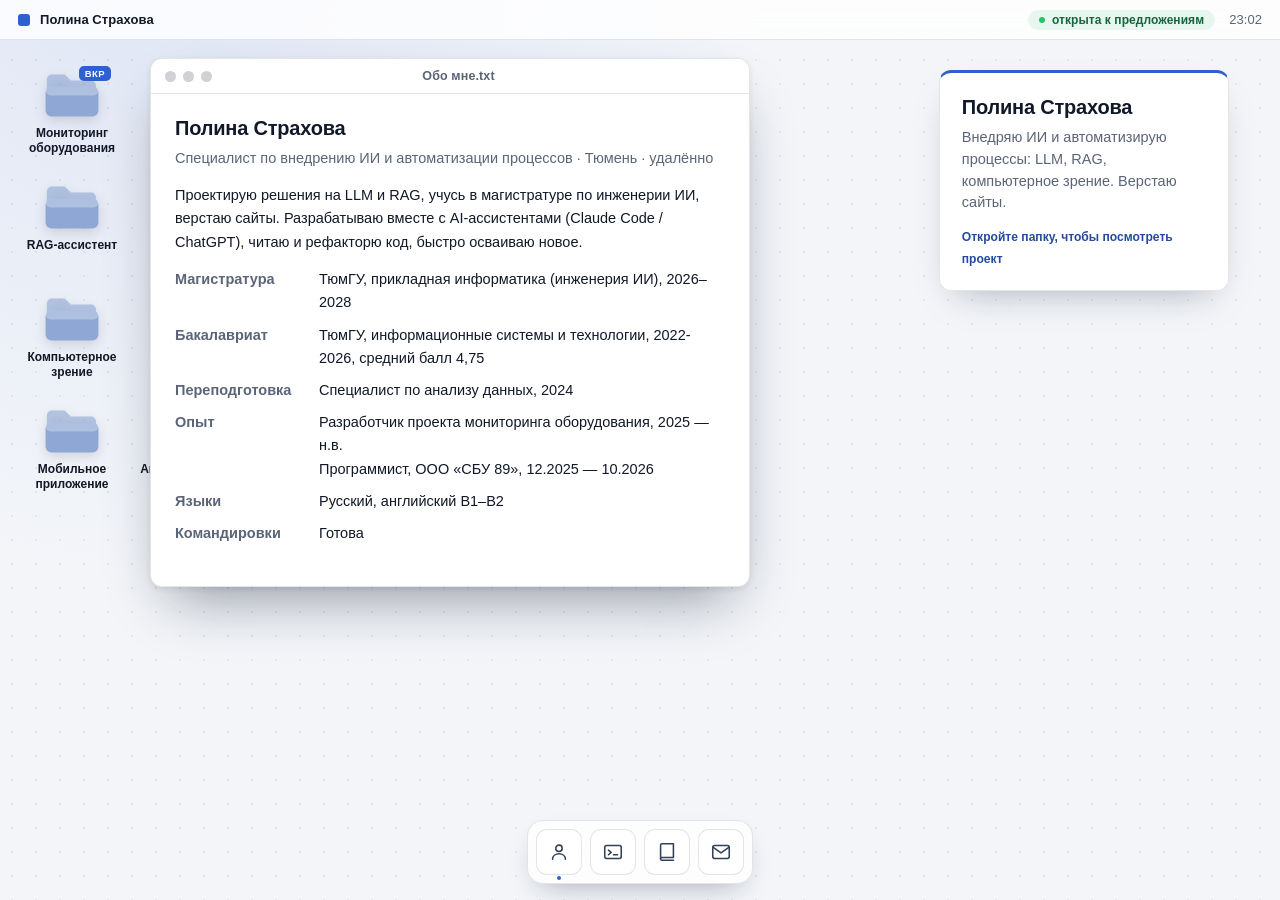
==== pro.html @ d74d4e23 "Add files via upload" ====
<!DOCTYPE html>
<html lang="ru">
<head>
<meta charset="utf-8">
<meta name="viewport" content="width=device-width, initial-scale=1">
<title>Полина Страхова — внедрение ИИ и автоматизации</title>
<meta name="description" content="Портфолио Полины Страховой: LLM и RAG, компьютерное зрение, веб-разработка, автоматизация процессов. Тюмень, удалённо.">
<meta property="og:title" content="Полина Страхова — портфолио">
<meta property="og:description" content="Внедрение ИИ и автоматизации: LLM, RAG, компьютерное зрение, веб.">
<meta property="og:type" content="website">
<link rel="icon" href="data:image/svg+xml,%3Csvg xmlns='http://www.w3.org/2000/svg' viewBox='0 0 64 64'%3E%3Ccircle cx='32' cy='32' r='30' fill='%236a5cff'/%3E%3Ccircle cx='32' cy='32' r='16' fill='%23ff5d8f'/%3E%3C/svg%3E">
<link rel="stylesheet" href="css/pro.css">
</head>
<body>


<div class="ps-root" id="psRoot">
  <svg width="0" height="0" style="position:absolute" aria-hidden="true">
    <symbol id="ps-folder" viewBox="0 0 96 80">
      <path d="M6 14a8 8 0 0 1 8-8h22l10 10h34a8 8 0 0 1 8 8v8H6z" fill="currentColor" opacity=".6"/>
      <rect x="4" y="26" width="88" height="50" rx="10" fill="currentColor"/>
      <rect x="4" y="26" width="88" height="15" rx="10" fill="#fff" opacity=".28"/>
    </symbol>
    <symbol id="ps-doc" viewBox="0 0 80 96">
      <path d="M8 10a8 8 0 0 1 8-8h32l24 24v60a8 8 0 0 1-8 8H16a8 8 0 0 1-8-8z" fill="#fff"/>
      <path d="M48 2l24 24H56a8 8 0 0 1-8-8z" fill="currentColor" opacity=".55"/>
      <rect x="18" y="44" width="44" height="5" rx="2.5" fill="currentColor"/>
      <rect x="18" y="56" width="44" height="5" rx="2.5" fill="currentColor" opacity=".6"/>
      <rect x="18" y="68" width="28" height="5" rx="2.5" fill="currentColor" opacity=".35"/>
    </symbol>
  </svg>

  <div class="ps-wall" aria-hidden="true"><i></i><i></i><i></i><i></i></div>

  <header class="ps-menubar">
    <div class="ps-brand"><b></b>Полина Страхова</div>
    <div class="ps-right">
      <span class="ps-pill">открыта к предложениям</span>
      <span id="psClock">--:--</span>
    </div>
  </header>

  <aside class="ps-note" aria-label="О себе">
    <h2>Полина Страхова</h2>
    <p>Внедряю ИИ и автоматизирую процессы: LLM, RAG, компьютерное зрение. Верстаю сайты.</p>
    <small>Откройте папку, чтобы посмотреть проект</small>
  </aside>

  <nav class="ps-desktop" aria-label="Проекты">
    <button class="ps-icon" data-open="main"><svg viewBox="0 0 96 80"><use href="#ps-folder"/></svg><span>Мониторинг оборудования</span><em class="ps-badge">ВКР</em></button>
    <button class="ps-icon" data-open="rag"><svg viewBox="0 0 96 80"><use href="#ps-folder"/></svg><span>RAG-ассистент</span></button>
    <button class="ps-icon" data-open="cv"><svg viewBox="0 0 96 80"><use href="#ps-folder"/></svg><span>Компьютерное зрение</span></button>
    <button class="ps-icon" data-open="app"><svg viewBox="0 0 96 80"><use href="#ps-folder"/></svg><span>Мобильное приложение</span></button>
    <button class="ps-icon" data-open="web"><svg viewBox="0 0 96 80"><use href="#ps-folder"/></svg><span>Веб и Tilda</span></button>
    <button class="ps-icon ps-file" data-open="about"><svg viewBox="0 0 80 96"><use href="#ps-doc"/></svg><span>Обо мне.txt</span></button>
    <button class="ps-icon ps-file" data-open="contacts"><svg viewBox="0 0 80 96"><use href="#ps-doc"/></svg><span>Контакты</span></button>
    <button class="ps-icon" data-open="auto"><svg viewBox="0 0 96 80"><use href="#ps-folder"/></svg><span>Автоматизация</span></button>
  </nav>

  <div class="ps-windows" id="psWindows"></div>

  <div class="ps-dock" role="toolbar" aria-label="Док">
    <button data-open="about" data-tip="Обо мне" aria-label="Обо мне"></button>
    <button data-open="skills" data-tip="Навыки" aria-label="Навыки"></button>
    <button data-open="pubs" data-tip="Публикации" aria-label="Публикации"></button>
    <button data-open="contacts" data-tip="Связаться" aria-label="Связаться"></button>
  </div>

  <div class="ps-lb" id="psLb" aria-hidden="true"><button type="button" aria-label="Закрыть">×</button><div id="psLbBox"></div></div>

  <template id="ps-t-main" data-title="Мониторинг оборудования" data-w="700">
    <h3>Система мониторинга оборудования</h3>
    <p class="ps-lead">Корпоративная система для заказчика ООО "Компания Дизель". Началась как выпускная работа, сейчас развивается как рабочий проект для реального заказчика.</p>
    <p>Система опрашивает промышленные контроллеры, замечает отклонения и сразу сообщает людям. Всё, от сбора требований до документации, я делаю сама.</p>
    <h4>Как это устроено</h4>
    <div class="ps-flow">
      <span>Контроллеры</span><em>→</em><span>Сбор данных по IP</span><em>→</em><span>Своя БД</span><em>→</em><span class="hot">Фильтры и пороги</span><em>→</em><span>Telegram</span><em>·</em><span>Яндекс Мессенджер</span><em>·</em><span>Веб-кабинет</span>
    </div>
    <h4>Как выглядит интерфейс</h4>
    <div class="ps-shots"></div>
    <h4>Что сделано</h4>
    <ul>
      <li>Собрала требования, спроектировала архитектуру, разработала систему full-stack</li>
      <li>Сбор данных с контроллеров по IP, запись в собственную базу данных</li>
      <li>Фильтрация показаний и уведомления по порогам в Telegram, Яндекс Мессенджер и на веб-платформу</li>
      <li>Веб-кабинет: роли (администратор и обычный пользователь), графики, фильтры, выгрузка отчётов в Excel и Word</li>
      <li>LLM-ассистент по базе знаний компании (RAG) для консультаций сотрудников</li>
      <li>Техническая документация</li>
    </ul>
    <h4>Что делаю сейчас</h4>
    <ul>
      <li>Превращаю решение в универсальное: цель — 1000+ установок, у каждой своя конфигурация регистров и свои пороги</li>
      <li>Перерабатываю схему данных и перехожу на PostgreSQL, пишу загрузку файлов конфигураций</li>
      <li>Готовлю предиктивную аналитику: прогноз неисправностей и времени до техобслуживания</li>
    </ul>
    <div class="ps-tags">
      <span class="ps-tag hot">LLM</span><span class="ps-tag hot">RAG</span><span class="ps-tag">Python</span><span class="ps-tag">Modbus</span>
      <span class="ps-tag">PostgreSQL</span><span class="ps-tag">Telegram API</span><span class="ps-tag">Яндекс Мессенджер API</span><span class="ps-tag">Excel / Word-экспорт</span>
    </div>
  </template>

  <template id="ps-t-rag" data-title="RAG-ассистент" data-w="600">
    <h3>Умный поиск по документам</h3>
    <p class="ps-lead">Вопросно-ответная система на LLM и RAG. Результат: выступление на конференции и статья в Proceedings of SPIE.</p>
    <p>В отличие от обычного чат-бота, модель не выдумывает ответы, а находит точные фрагменты в базе знаний, ведёт контекстный диалог и настраивается под компанию.</p>
    <div class="ps-shots"></div>
    <h4>Что я сделала</h4>
    <ul>
      <li>Спроектировала пайплайн индексации документов</li>
      <li>Подключила эмбеддинги Hugging Face для смыслового поиска</li>
      <li>Настроила LlamaIndex для оркестрации запросов к LLM</li>
      <li>Использовала ChromaDB как векторное хранилище, сделала агента с промптами</li>
    </ul>
    <div class="ps-tags"><span class="ps-tag hot">LLM</span><span class="ps-tag hot">RAG</span><span class="ps-tag">Python</span><span class="ps-tag">LlamaIndex</span><span class="ps-tag">ChromaDB</span><span class="ps-tag">HuggingFace</span></div>
    <div class="ps-btns"><a class="ps-btn" href="http://dx.doi.org/10.1117/12.3109759" target="_blank" rel="noopener">Статья в SPIE</a></div>
  </template>

  <template id="ps-t-cv" data-title="Компьютерное зрение" data-w="600">
    <h3>Своя модель детекции на YOLO</h3>
    <p class="ps-lead">Командный проект: от разметки данных до онлайн-подсчёта объектов. Статья в РИНЦ и диплом I степени научной конференции (2025).</p>
    <div class="ps-shots"></div>
    <h4>Что сделано</h4>
    <ul>
      <li>Вручную собрали датасеты: более 1000 изображений, разметка и анализ</li>
      <li>Обучили модели для детекции, классификации и сегментации</li>
      <li>Оценили качество по метрикам mAP, IoU и другим</li>
      <li>Разработали фильтрацию и автоматический подсчёт объектов в режиме онлайн</li>
    </ul>
    <div class="ps-tags"><span class="ps-tag hot">Computer Vision</span><span class="ps-tag">YOLOv5 / v8</span><span class="ps-tag">PyTorch</span><span class="ps-tag">OpenCV</span><span class="ps-tag">Python</span></div>
    <div class="ps-btns"><a class="ps-btn" href="https://www.elibrary.ru/item.asp?id=82747602&pff=1" target="_blank" rel="noopener">Научная статья</a></div>
  </template>

  <template id="ps-t-app" data-title="Мобильное приложение" data-w="580">
    <h3>Приложение для изучения английских слов</h3>
    <p class="ps-lead">Командная разработка Android-приложения: трекер привычек и заучивание слов. MVP.</p>
    <div class="ps-shots"></div>
    <h4>Мой вклад</h4>
    <ul>
      <li>Реализовала интерфейс по макетам Figma, вёрстка экранов и навигация</li>
      <li>Работа с сетевыми запросами и локальным хранилищем</li>
      <li>Кликабельный прототип и собственный дизайн экранов</li>
    </ul>
    <div class="ps-tags"><span class="ps-tag">Kotlin</span><span class="ps-tag">Android Studio</span><span class="ps-tag">Room Database</span><span class="ps-tag">Figma</span></div>
    <div class="ps-btns"><a class="ps-btn" href="https://github.com/ps-strakhova/EnglishLearningApp" target="_blank" rel="noopener">Код на GitHub</a></div>
  </template>

  <template id="ps-t-web" data-title="Веб и Tilda" data-w="600">
    <h3>Сайты: от вёрстки до бэкенда</h3>
    <p class="ps-lead">Адаптивная вёрстка по макетам, Tilda с Zero Block и собственным кодом, REST API и базы данных.</p>
    <h4>Коммерческий проект</h4>
    <p><b>StandupPoint.ru</b> (октябрь 2025): подбор стиля под бренд, анимации и интерактивные блоки в Zero Block и на JS, адаптация под мобильные, запуск.</p>
    <div class="ps-btns" style="margin:0 0 6px"><a class="ps-btn" href="https://standuppoint.ru/" target="_blank" rel="noopener">Открыть сайт</a></div>
    <h4>Что ещё умею</h4>
    <ul>
      <li>Вёрстка из Figma на HTML, CSS и чистом JavaScript</li>
      <li>REST API на Laravel, проектирование БД в MySQL, тестирование в Postman</li>
      <li>Веб-платформа мониторинга с ролями, графиками и выгрузкой отчётов (проект на github без публичного доступа)</li>
    </ul>
    <p class="ps-nda"> Данная страница портфолио - также мой личный проект</p>
    <div class="ps-tags"><span class="ps-tag">Tilda</span><span class="ps-tag">HTML / CSS / JS</span><span class="ps-tag">Laravel</span><span class="ps-tag">FastAPI</span><span class="ps-tag">MySQL</span><span class="ps-tag">Figma</span></div>
    </template>
  
    <template id="ps-t-auto" data-title="Автоматизация процессов" data-w="640">
    <h3>Автоматизация рутины</h3>
    <p class="ps-lead">Беру повторяющиеся задачи, которые съедают время, и превращаю их в автоматический процесс: данные собираются сами, отчёты строятся по кнопке, уведомления приходят вовремя.</p>
  
    <h4>Как я работаю</h4>
    <div class="ps-flow">
      <span>Разобрать задачу</span><em>→</em><span>Нарисовать схему</span><em>→</em><span class="hot">Собрать автоматизацию</span><em>→</em><span>Проверить на реальных данных</span><em>→</em><span>Описать инструкцию</span>
    </div>
  
    <h4>Что уже делала</h4>
    <dl class="ps-kv">
      <dt>Уведомления</dt><dd>Система читает показания оборудования и сама пишет в Telegram и Яндекс Мессенджер, когда значение выходит за порог</dd>
      <dt>Отчёты</dt><dd>Выгрузка данных в Excel и Word одной кнопкой в веб-кабинете, с фильтрами и графиками</dd>
      <dt>База знаний</dt><dd>Ассистент отвечает сотрудникам по документации компании (LLM и RAG)</dd>
    </dl>
  
    <h4>С чем могу помочь</h4>
    <dl class="ps-kv">
      <dt>Заявки с сайта</dt><dd>Форма на Tilda → сообщение в Telegram и строка в таблице, чтобы заявки не терялись</dd>
      <dt>Сбор данных</dt><dd>Объединить разрозненные Excel-файлы и выгрузки в одну аккуратную таблицу или базу (Python, SQL)</dd>
      <dt>Регулярные отчёты</dt><dd>Скрипт собирает цифры по расписанию и присылает отчёт на почту или в мессенджер</dd>
      <dt>Частые вопросы</dt><dd>Бот или ассистент по инструкциям и регламентам команды</dd>
      <dt>Порядок в знаниях</dt><dd>База знаний, шаблоны и регламенты в Notion, схемы процессов в Miro</dd>
    </dl>
  
    <div class="ps-tags">
      <span class="ps-tag hot">Автоматизация</span><span class="ps-tag">Python</span><span class="ps-tag">Telegram API</span><span class="ps-tag">Excel / Word</span>
      <span class="ps-tag">Tilda</span><span class="ps-tag">Notion</span><span class="ps-tag">Miro</span><span class="ps-tag">ChatGPT</span><span class="ps-tag">Claude Code</span>
    </div>
  </template>


  <template id="ps-t-about" data-title="Обо мне.txt" data-w="600">
    <figure class="ps-shot ps-avatar" data-src="" data-cap="Фото" data-avatar="1"></figure>
    <h3>Полина Страхова</h3>
    <p class="ps-lead">Специалист по внедрению ИИ и автоматизации процессов · Тюмень · удалённо </p>
    <p>Проектирую решения на LLM и RAG, учусь в магистратуре по инженерии ИИ, верстаю сайты. Разрабатываю вместе с AI-ассистентами (Claude Code /  ChatGPT), читаю и рефакторю код, быстро осваиваю новое.</p>
    <dl class="ps-kv">
      <dt>Магистратура</dt><dd>ТюмГУ, прикладная информатика (инженерия ИИ), 2026–2028</dd>
      <dt>Бакалавриат</dt><dd>ТюмГУ, информационные системы и технологии, 2022-2026, средний балл 4,75</dd>
      <dt>Переподготовка</dt><dd>Специалист по анализу данных, 2024</dd>
      <dt>Опыт</dt><dd>Разработчик проекта мониторинга оборудования, 2025 — н.в.<br>Программист, ООО «СБУ 89», 12.2025 — 10.2026</dd>
      <dt>Языки</dt><dd>Русский, английский B1–B2</dd>
      <dt>Командировки</dt><dd>Готова</dd>
    </dl>
  </template>

  <template id="ps-t-skills" data-title="Terminal — навыки" data-w="620" data-class="ps-termwin">
    <div class="ps-term">
      <p class="ps-tl"><b>$</b> whoami</p>
      <p class="ps-tl">Полина Страхова · внедрение ИИ и автоматизации</p>
      <p class="ps-tl"><b>$</b> skills --list</p>
      <p class="ps-tl"><u>AI и LLM</u>LLM · RAG · LlamaIndex · ChromaDB · эмбеддинги · промпт-инжиниринг · AI-агенты</p>
      <p class="ps-tl"><u>Данные и ML</u>Python · SQL · PostgreSQL · SQLite · YOLO · PyTorch · OpenCV</p>
      <p class="ps-tl"><u>Веб</u>HTML · CSS · JS · Tilda · Laravel · FastAPI · MySQL · REST API · Figma</p>
      <p class="ps-tl"><u>Инструменты</u>Claude Code · ChatGPT · DeepSeek · Kimi · Notion · Miro · Git</p>
      <p class="ps-tl"><b>$</b> status</p>
      <p class="ps-tl ok">● открыта к предложениям · удалённо / гибрид · командировки ок</p>
      <p class="ps-tl"><b>$</b> <span class="cur"></span></p>
    </div>
  </template>

  <template id="ps-t-pubs" data-title="Публикации и награды" data-w="560">
    <h3>Публикации и награды</h3>
    <h4>Статьи</h4>
    <ul>
      <li><b>Proceedings of SPIE</b>: интеллектуальная Q&amp;A-система по корпоративной документации на LLM и RAG, собственная база знаний, эмбеддинги, агент с промптами. <a href="http://dx.doi.org/10.1117/12.3109759" target="_blank" rel="noopener">DOI</a></li>
      <li><b>РИНЦ</b>: компьютерное зрение и обнаружение объектов с YOLO, кастомная модель командой. <a href="https://www.elibrary.ru/item.asp?id=82747602&pff=1" target="_blank" rel="noopener">elibrary.ru</a></li>
    </ul>
    <h4>Награды и обучение</h4>
    <ul>
      <li>Диплом I степени научной конференции, проект по компьютерному зрению, 2025</li>
      <li>Профессиональная переподготовка «Специалист по анализу данных», 432 ч, ТюмГУ, 2024</li>
      <li>Повышение квалификации «Дизайн сайтов и мультимедийных лонгридов», 50 ч, ТюмГУ, 2023</li>
    </ul>
    <div class="ps-shots">
      <figure class="ps-shot" data-src="" data-cap="Диплом конференции"></figure>
    </div>
  </template>

  <template id="ps-t-contacts" data-title="Контакты" data-w="460">
    <h3>Давайте общаться</h3>
    <p class="ps-lead">Отвечаю быстро. Лучше всего в Telegram.</p>
    <dl class="ps-kv">
      <dt>Telegram</dt><dd><a href="https://t.me/ps_strakhova" target="_blank" rel="noopener">@ps_strakhova</a></dd>
      <dt>Почта</dt><dd><a href="mailto:pstrakhova@gmail.com">pstrakhova@gmail.com</a></dd>
      <dt>Телефон</dt><dd><a href="https://wa.me/79222636346" target="_blank" rel="noopener">+7 922 263-63-46</a></dd>
      <dt>GitHub</dt><dd><a href="https://github.com/ps-strakhova" target="_blank" rel="noopener">ps-strakhova</a></dd>
      <dt>Город</dt><dd>Тюмень · удалённо, гибрид, командировки</dd>
    </dl>
    <div class="ps-btns"><a class="ps-btn" href="https://t.me/ps_strakhova" target="_blank" rel="noopener">Написать в Telegram</a><a class="ps-btn alt" href="mailto:pstrakhova@gmail.com">Написать на почту</a></div>
  </template>
</div>

<script>
(function(){
  /* ============ НАСТРОЙКИ ============ */
  var PS_CONFIG={
    showEmpty:false,           // true: показать пустые рамки-заглушки, чтобы увидеть, где будут фото

    /* ФОТО, СКРИНШОТЫ И ВИДЕО 
      файлы в папке assets/. Ключ = окно, в котором показать:
       main (мониторинг), rag, cv, app, web, auto, pubs.
       Поля элемента:
         src:'assets/main/кабинет.jpg'     картинка или скриншот
         video:'assets/video/ролик.mp4'    видеофайл (превью берётся из первого кадра)
         youtube:'ID_ролика'               ролик на YouTube (только ID из ссылки)
         src вместе с video/youtube        своя обложка для видео
         cap:'Подпись'                     подпись под превью
         phone:true                        вертикальный кадр (для роликов и экранов телефона)
       Пустой список [] = в окне только текст. */
    photo:'',                  // фото для окна «Обо мне», 'assets/photo/me.jpg'
    media:{
      main:[
        {src:'assets/main/Main1.jpg', cap:'Веб-кабинет'},
        {src:'assets/main/ShemaLLM.png', cap:'Архитектура проекта'},
        {src:'assets/main/Main2.jpg', cap:'Уведомления Веб-кабинет'},
        {src:'assets/main/Main3.jpg', cap:'Уведомления Яндекс Мессенджер'},
      ],
      rag:[
        {src:'assets/rag/LLM.png', cap:'Архитектура системы'},
        {src:'assets/rag/LLMAI.png', cap:'Интерфейс системы'},
        {src:'assets/rag/SystemLLm.png', cap:'Схема агента'},
      ],
      cv:[
        {src:'assets/cv/CV1.png', cap:'Детекция и подсчёт'},
        {youtube:'Q2gAJn_pdGg', cap:'Видео: подсчёт объектов', phone:true},
      ],
      app:[
        {src:'assets/app/App1.png', cap:'Главный экран', phone:true},
        {src:'assets/app/App2.png', cap:'Карточки слов', phone:true},
        {src:'assets/app/App3.png', cap:'Прогресс', phone:true},
      ],
      web:[
        // {src:'assets/web/standuppoint.jpg', cap:'StandupPoint.ru'},
      ],
      pubs:[
        // {src:'assets/pubs/diploma.jpg', cap:'Диплом конференции'},
      ]
    },
  };
  /* ==================================================== */

  var root=document.getElementById('psRoot'); if(!root)return;
  var layer=document.getElementById('psWindows');
  var wins={}, z=20;
  var reduce=window.matchMedia&&matchMedia('(prefers-reduced-motion:reduce)').matches;

  /* ---- часы ---- */
  function clock(){
    var d=new Date(), h=('0'+d.getHours()).slice(-2), m=('0'+d.getMinutes()).slice(-2);
    var el=document.getElementById('psClock'); if(el) el.textContent=h+':'+m;
  }
  clock(); setInterval(clock,20000);

  /* ---- окна ---- */
  function mark(id,on){
    root.querySelectorAll('.ps-dock [data-open="'+id+'"]').forEach(function(b){b.classList.toggle('on',on)});
  }
  function focusWin(w){ w.style.zIndex=++z; }

  function typeTerm(body){
    var lines=body.querySelectorAll('.ps-tl'), i=0;
    if(reduce){lines.forEach(function(l){l.classList.add('on')});return;}
    (function next(){ if(i>=lines.length)return; lines[i++].classList.add('on'); setTimeout(next,i%3===0?380:240); })();
  }

  /* ---- фото, скриншоты, видео ---- */
  var lb=document.getElementById('psLb'), lbBox=document.getElementById('psLbBox');
  function closeLb(){ lb.classList.remove('on'); lbBox.innerHTML=''; }
  lb.addEventListener('click',function(e){ if(e.target===lb||e.target.tagName==='BUTTON') closeLb(); });
  function openLb(src,video,phone){
    lbBox.innerHTML='';
    var el, link=null;
    if(video){
      if(isFile(video)){ el=document.createElement('video'); el.src=video; el.controls=true; el.autoplay=true; el.playsInline=true; }
      else {
        el=document.createElement('iframe'); el.src=video; el.allowFullscreen=true;
        el.setAttribute('referrerpolicy','strict-origin-when-cross-origin');
        el.setAttribute('allow','autoplay; fullscreen; encrypted-media');
        if(phone){ el.style.width='auto'; el.style.height='min(86vh,780px)'; el.style.aspectRatio='9/16'; }
        var m=video.match(/youtube\.com\/embed\/([\w-]+)/);
        if(m){ link=document.createElement('a'); link.className='ps-lb-link'; link.href='https://www.youtube.com/watch?v='+m[1]; link.target='_blank'; link.rel='noopener'; link.textContent='Не открывается? Смотреть на YouTube ↗'; }
      }
    } else { el=document.createElement('img'); el.src=src; el.alt=''; }
    lbBox.appendChild(el); if(link) lbBox.appendChild(link); lb.classList.add('on');
  }
  function isFile(u){ return /\.(mp4|webm|mov)(\?|#|$)/i.test(u||''); }
  function buildMedia(body,id){
    if(id==='about'&&PS_CONFIG.photo){
      var av=body.querySelector('.ps-avatar'); if(av) av.setAttribute('data-src',PS_CONFIG.photo);
    }
    var items=(PS_CONFIG.media||{})[id]; if(!items||!items.length)return;
    var box=body.querySelector('.ps-shots');
    if(!box){
      box=document.createElement('div'); box.className='ps-shots';
      var lead=body.querySelector('.ps-lead'); if(lead) lead.after(box); else body.prepend(box);
    }
    box.innerHTML='';
    items.forEach(function(it){
      var f=document.createElement('figure'); f.className='ps-shot'+(it.phone?' phone':'');
      var vid=it.video||(it.youtube?'https://www.youtube.com/embed/'+it.youtube+'?autoplay=1&rel=0':'');
      var src=it.src||(it.youtube?'https://img.youtube.com/vi/'+it.youtube+'/maxresdefault.jpg':'');
      if(!it.src&&it.youtube) f.setAttribute('data-yt','1');
      f.setAttribute('data-src',src); f.setAttribute('data-video',vid); f.setAttribute('data-cap',it.cap||'');
      box.appendChild(f);
    });
  }
  function initShots(body){
    body.querySelectorAll('figure.ps-shot').forEach(function(f){
      var src=f.getAttribute('data-src'), vid=f.getAttribute('data-video'), cap=f.getAttribute('data-cap')||'';
      if(!src&&!vid){
        if(!PS_CONFIG.showEmpty){ f.remove(); return; }
        f.classList.add('empty'); f.textContent=cap?(cap):''; return;
      }
      if(src){ var img=document.createElement('img'); img.alt=cap; img.loading='lazy';
        if(f.hasAttribute('data-yt')){
          var toHq=function(){ if(/maxresdefault/.test(img.src)) img.src=img.src.replace('maxresdefault','hqdefault'); };
          img.onerror=toHq; img.onload=function(){ if(img.naturalWidth<=160) toHq(); };
          if(f.classList.contains('phone')){ img.style.aspectRatio='9/16'; img.style.objectFit='cover'; }
        } else {
          img.onerror=function(){
            if(img.dataset.tried) return; img.dataset.tried='1';
            img.src=img.src.replace(/\.(png|jpe?g)(\?.*)?$/i,function(m,e,q){ return (/png/i.test(e)?'.jpg':'.png')+(q||''); });
          };
        }
        img.src=src; f.appendChild(img); }
      else if(isFile(vid)){ var v=document.createElement('video'); v.src=vid+'#t=0.5'; v.preload='metadata'; v.muted=true; v.playsInline=true; f.appendChild(v); }
      else { f.classList.add('empty'); f.textContent='▶ '+cap; }
      if(vid) f.classList.add('vid');
      if(cap&&!f.hasAttribute('data-avatar')){ var c=document.createElement('figcaption'); c.textContent=cap; f.appendChild(c); }
      f.addEventListener('click',function(){ var shown=f.querySelector('img'); openLb((shown&&shown.src)||src,vid,f.classList.contains('phone')); });
    });
  }

  function openWin(id){
    if(wins[id]){ focusWin(wins[id]); return; }
    var tpl=document.getElementById('ps-t-'+id); if(!tpl)return;
    var title=tpl.getAttribute('data-title'), width=+tpl.getAttribute('data-w')||540, cls=tpl.getAttribute('data-class')||'';
    var w=document.createElement('section');
    w.className='ps-win '+cls; w.setAttribute('role','dialog'); w.setAttribute('aria-label',title);
    w.innerHTML='<div class="ps-bar"><span class="ps-dots"><button type="button" aria-label="Закрыть"></button><i></i><i></i></span><span class="ps-ttl"></span></div><div class="ps-body"></div>';
    w.querySelector('.ps-ttl').textContent=title;
    var body=w.querySelector('.ps-body'); body.appendChild(tpl.content.cloneNode(true));
    buildMedia(body,id);
    initShots(body);

    var n=Object.keys(wins).length, rw=root.clientWidth;
    width=Math.min(width,rw-16);
    var topPx=window.innerWidth<=720?46:58+n*26;
    w.style.width=width+'px';
    w.style.left=Math.max(8,Math.min(rw-width-8, 150+n*30))+'px';
    w.style.top=topPx+'px';
    w.style.maxHeight=Math.max(240,root.clientHeight-topPx-100)+'px';
    layer.appendChild(w); focusWin(w); wins[id]=w; mark(id,true);

    w.addEventListener('pointerdown',function(){focusWin(w)});
    w.querySelector('.ps-dots button').addEventListener('click',function(){ w.remove(); delete wins[id]; mark(id,false); });

    var bar=w.querySelector('.ps-bar'), sx,sy,ox,oy,drag=false;
    bar.addEventListener('pointerdown',function(e){
      if(e.target.closest('button')||window.innerWidth<=720)return;
      drag=true; sx=e.clientX; sy=e.clientY; ox=w.offsetLeft; oy=w.offsetTop; bar.setPointerCapture(e.pointerId);
    });
    bar.addEventListener('pointermove',function(e){
      if(!drag)return;
      var nx=ox+e.clientX-sx, ny=oy+e.clientY-sy;
      w.style.left=Math.max(-width+90,Math.min(root.clientWidth-90,nx))+'px';
      w.style.top=Math.max(40,Math.min(root.clientHeight-80,ny))+'px';
    });
    function end(){drag=false}
    bar.addEventListener('pointerup',end); bar.addEventListener('pointercancel',end);

    if(id==='skills') typeTerm(body);
  }

  root.addEventListener('click',function(e){
    var t=e.target.closest('[data-open]'); if(t) openWin(t.getAttribute('data-open'));
  });
  document.addEventListener('keydown',function(e){
    if(e.key!=='Escape')return;
    if(lb.classList.contains('on')){ closeLb(); return; }
    var top=null,tz=-1; Object.keys(wins).forEach(function(k){var v=+wins[k].style.zIndex||0; if(v>tz){tz=v;top=k}});
    if(top){ wins[top].remove(); delete wins[top]; mark(top,false); }
  });

  if(window.innerWidth>=900) setTimeout(function(){openWin('about')},500);
})();
</script>
</body>
</html>
---- css/pro.css ----
/* Портфолио Полины Страховой: стили (деловая версия).
   Цвета: блок .ps-root (светлая схема) и @media (prefers-color-scheme: dark) (тёмная).
   Схема выбирается автоматически по настройке системы посетителя. */
html,body{margin:0;background:#f3f5f9}
@media (prefers-color-scheme:dark){html,body{background:#0d1320}}

/* ---------- цвета ---------- */
.ps-root{
  --ink:#111827;--mute:#5b6577;--accent:#2f5fd0;--accent-soft:rgba(47,95,208,.1);--accent-ink:#244a9e;
  --bg:#f3f5f9;--card:#ffffff;--chip:#f3f5f9;--line:rgba(17,24,39,.11);--tile:#fff;
  --bar:rgba(255,255,255,.82);--dock:rgba(255,255,255,.82);--dot:rgba(17,24,39,.07);--ctl:rgba(17,24,39,.2);
  --btn-bg:#111827;--btn-ink:#fff;--pill-bg:#e7f6ee;--pill-ink:#14663d;--shadow:15,23,42;
  --folder:#8ea7d4;--file-ink:#64748b;--ic:#334155;
  --coral:var(--accent);--violet:var(--accent);--nda-bg:var(--accent-soft);--nda-ink:var(--accent-ink);
  --ic-about:url("data:image/svg+xml,%3Csvg xmlns='http://www.w3.org/2000/svg' viewBox='0 0 24 24' fill='none' stroke='%23334155' stroke-width='1.7' stroke-linecap='round' stroke-linejoin='round'%3E%3Ccircle cx='12' cy='8' r='3.5'/%3E%3Cpath d='M5 20c0-3.6 3.1-6 7-6s7 2.4 7 6'/%3E%3C/svg%3E");
  --ic-skills:url("data:image/svg+xml,%3Csvg xmlns='http://www.w3.org/2000/svg' viewBox='0 0 24 24' fill='none' stroke='%23334155' stroke-width='1.7' stroke-linecap='round' stroke-linejoin='round'%3E%3Crect x='3' y='5' width='18' height='14' rx='2'/%3E%3Cpath d='M7 10l3 2.5L7 15M12.5 15H17'/%3E%3C/svg%3E");
  --ic-pubs:url("data:image/svg+xml,%3Csvg xmlns='http://www.w3.org/2000/svg' viewBox='0 0 24 24' fill='none' stroke='%23334155' stroke-width='1.7' stroke-linecap='round' stroke-linejoin='round'%3E%3Cpath d='M5 4.5A1.5 1.5 0 0 1 6.5 3H19v15H6.5A1.5 1.5 0 0 0 5 19.5z'/%3E%3Cpath d='M5 19.5A1.5 1.5 0 0 0 6.5 21H19'/%3E%3C/svg%3E");
  --ic-contacts:url("data:image/svg+xml,%3Csvg xmlns='http://www.w3.org/2000/svg' viewBox='0 0 24 24' fill='none' stroke='%23334155' stroke-width='1.7' stroke-linecap='round' stroke-linejoin='round'%3E%3Crect x='3' y='5' width='18' height='14' rx='2'/%3E%3Cpath d='M3.5 7l8.5 6 8.5-6'/%3E%3C/svg%3E");
  position:relative;width:100%;height:100vh;height:100svh;min-height:600px;overflow:hidden;
  font-family:-apple-system,BlinkMacSystemFont,"Segoe UI",Roboto,"Helvetica Neue",Arial,sans-serif;color:var(--ink);
  background-color:var(--bg);
  background-image:radial-gradient(circle at 12% -5%,var(--accent-soft),transparent 42%),radial-gradient(var(--dot) 1px,transparent 1px);
  background-size:auto,24px 24px;
  -webkit-font-smoothing:antialiased;box-sizing:border-box}
@media (prefers-color-scheme:dark){
  .ps-root{--ink:#e8edf6;--mute:#98a3b6;--accent:#7ea2ff;--accent-soft:rgba(126,162,255,.14);--accent-ink:#b5c8ff;
    --bg:#0d1320;--card:#141c2c;--chip:rgba(255,255,255,.06);--line:rgba(255,255,255,.11);--tile:#1a2438;
    --bar:rgba(13,19,32,.82);--dock:rgba(13,19,32,.82);--dot:rgba(255,255,255,.05);--ctl:rgba(255,255,255,.22);
    --btn-bg:#e8edf6;--btn-ink:#0d1320;--pill-bg:rgba(38,196,106,.16);--pill-ink:#7dffb0;--shadow:0,0,0;
    --folder:#5f7fb8;--file-ink:#a9b6cc;--ic:#cbd5e1;
    --ic-about:url("data:image/svg+xml,%3Csvg xmlns='http://www.w3.org/2000/svg' viewBox='0 0 24 24' fill='none' stroke='%23cbd5e1' stroke-width='1.7' stroke-linecap='round' stroke-linejoin='round'%3E%3Ccircle cx='12' cy='8' r='3.5'/%3E%3Cpath d='M5 20c0-3.6 3.1-6 7-6s7 2.4 7 6'/%3E%3C/svg%3E");
    --ic-skills:url("data:image/svg+xml,%3Csvg xmlns='http://www.w3.org/2000/svg' viewBox='0 0 24 24' fill='none' stroke='%23cbd5e1' stroke-width='1.7' stroke-linecap='round' stroke-linejoin='round'%3E%3Crect x='3' y='5' width='18' height='14' rx='2'/%3E%3Cpath d='M7 10l3 2.5L7 15M12.5 15H17'/%3E%3C/svg%3E");
    --ic-pubs:url("data:image/svg+xml,%3Csvg xmlns='http://www.w3.org/2000/svg' viewBox='0 0 24 24' fill='none' stroke='%23cbd5e1' stroke-width='1.7' stroke-linecap='round' stroke-linejoin='round'%3E%3Cpath d='M5 4.5A1.5 1.5 0 0 1 6.5 3H19v15H6.5A1.5 1.5 0 0 0 5 19.5z'/%3E%3Cpath d='M5 19.5A1.5 1.5 0 0 0 6.5 21H19'/%3E%3C/svg%3E");
    --ic-contacts:url("data:image/svg+xml,%3Csvg xmlns='http://www.w3.org/2000/svg' viewBox='0 0 24 24' fill='none' stroke='%23cbd5e1' stroke-width='1.7' stroke-linecap='round' stroke-linejoin='round'%3E%3Crect x='3' y='5' width='18' height='14' rx='2'/%3E%3Cpath d='M3.5 7l8.5 6 8.5-6'/%3E%3C/svg%3E")}
}
.ps-root *{box-sizing:border-box}
.ps-root a{color:var(--accent);text-decoration:none;border-bottom:1px solid var(--accent-soft)}
.ps-root a:hover{border-bottom-color:var(--accent)}
.ps-root button{font:inherit;color:inherit;cursor:pointer}

/* ---------- убрано из деловой версии ---------- */
.ps-wall,.ps-char,.ps-say,.ps-theme{display:none!important}

/* ---------- верхняя панель ---------- */
.ps-menubar{position:absolute;left:0;right:0;top:0;height:40px;z-index:50;display:flex;align-items:center;justify-content:space-between;
  padding:0 18px;background:var(--bar);border-bottom:1px solid var(--line);backdrop-filter:blur(14px);-webkit-backdrop-filter:blur(14px);font-size:13px;font-weight:600;letter-spacing:.005em}
.ps-brand{display:flex;align-items:center;gap:10px}
.ps-brand b{width:12px;height:12px;border-radius:3px;background:var(--accent)}
.ps-right{display:flex;align-items:center;gap:14px;font-weight:500;color:var(--mute)}
.ps-pill{display:inline-flex;align-items:center;gap:7px;background:var(--pill-bg);color:var(--pill-ink);padding:3px 11px;border-radius:99px;font-size:12px;font-weight:600}
.ps-pill:before{content:"";width:6px;height:6px;border-radius:50%;background:#26c46a}

/* ---------- иконки рабочего стола ---------- */
.ps-desktop{position:absolute;inset:0;z-index:1;padding:62px 18px 96px;display:grid;grid-auto-flow:column;
  grid-template-rows:repeat(4,minmax(0,108px));grid-auto-columns:108px;gap:4px 6px;align-content:start;justify-content:start}
.ps-icon{position:relative;display:flex;flex-direction:column;align-items:center;gap:7px;background:none;border:1px solid transparent;padding:8px 4px;border-radius:10px;
  color:var(--ink);text-align:center;transition:background .15s,border-color .15s}
.ps-icon:hover,.ps-icon:focus-visible{background:var(--accent-soft);border-color:var(--line);outline:none}
.ps-icon svg{width:58px;height:48px;color:var(--folder);filter:drop-shadow(0 4px 6px rgba(var(--shadow),.14))}
.ps-icon.ps-file svg{width:42px;height:52px;color:var(--file-ink)}
.ps-icon span{font-size:12px;line-height:1.25;font-weight:600}
.ps-badge{position:absolute;top:3px;right:14px;font-style:normal;font-size:9.5px;font-weight:700;letter-spacing:.04em;text-transform:uppercase;color:#fff;background:var(--accent);padding:2px 6px;border-radius:5px}
.ps-badge.soon{background:var(--ink);color:var(--bg)}

/* ---------- карточка-визитка ---------- */
.ps-note{position:absolute;right:4vw;top:70px;z-index:1;width:290px;padding:22px 22px 20px;background:var(--card);color:var(--ink);
  border:1px solid var(--line);border-top:3px solid var(--accent);border-radius:12px;box-shadow:0 16px 36px -18px rgba(var(--shadow),.35);font-size:14.5px;line-height:1.5}
.ps-note h2{margin:0 0 8px;font-size:20px;line-height:1.2;font-weight:650;letter-spacing:-.01em}
.ps-note p{margin:0 0 12px;color:var(--mute)}
.ps-note small{color:var(--accent-ink);font-weight:600}

/* ---------- окна ---------- */
.ps-windows{position:absolute;inset:0;z-index:20;pointer-events:none}
.ps-win{position:absolute;pointer-events:auto;display:flex;flex-direction:column;max-height:calc(100% - 140px);background:var(--card);
  border:1px solid var(--line);border-radius:12px;box-shadow:0 28px 56px -20px rgba(var(--shadow),.45),0 2px 6px rgba(var(--shadow),.08);animation:ps-pop .18s ease-out}
@keyframes ps-pop{from{opacity:0;transform:translateY(6px)}}
.ps-bar{display:flex;align-items:center;gap:10px;padding:10px 14px;cursor:grab;user-select:none;touch-action:none;border-bottom:1px solid var(--line)}
.ps-bar:active{cursor:grabbing}
.ps-dots{display:flex;gap:7px}
.ps-dots i,.ps-dots button{width:11px;height:11px;border-radius:50%;border:0;padding:0;background:var(--ctl);display:block}
.ps-dots button{position:relative}
.ps-dots button:hover{background:#e5484d}
.ps-dots i:last-child{background:var(--ctl)}
.ps-ttl{flex:1;text-align:center;font-size:12.5px;font-weight:600;color:var(--mute);margin-right:40px;letter-spacing:.01em}
.ps-body{padding:22px 24px 26px;overflow:auto;font-size:14.5px;line-height:1.6}
.ps-body h3{margin:0 0 6px;font-size:20px;line-height:1.25;font-weight:650;letter-spacing:-.01em}
.ps-body h4{margin:20px 0 8px;font-size:11.5px;letter-spacing:.1em;text-transform:uppercase;color:var(--mute);font-weight:700}
.ps-body p{margin:0 0 10px}
.ps-body ul{margin:0 0 6px;padding-left:20px}
.ps-body li{margin:0 0 5px}
.ps-lead{color:var(--mute);margin-bottom:14px!important}
.ps-caption{font-size:12px;color:var(--mute);margin-top:6px!important}
.ps-tags{display:flex;flex-wrap:wrap;gap:6px;margin-top:8px}
.ps-tag{background:var(--chip);border:1px solid var(--line);padding:3px 10px;border-radius:6px;font-size:12px;font-weight:600;color:var(--ink)}
.ps-tag.hot{background:var(--accent-soft);border-color:transparent;color:var(--accent-ink)}
.ps-nda{margin-top:16px;padding:10px 12px;border-radius:8px;background:var(--nda-bg);color:var(--nda-ink);font-size:13px}
.ps-btns{display:flex;flex-wrap:wrap;gap:8px;margin-top:14px}
.ps-btn{display:inline-block;padding:8px 14px;border-radius:8px;background:var(--btn-bg);color:var(--btn-ink)!important;font-weight:600;font-size:13px;border:0!important}
.ps-btn.alt{background:transparent;color:var(--ink)!important;box-shadow:inset 0 0 0 1px var(--line)}
.ps-flow{display:flex;flex-wrap:wrap;align-items:center;gap:6px;margin:6px 0 4px;font-size:12.5px;font-weight:600}
.ps-flow span{background:var(--chip);border:1px solid var(--line);padding:6px 10px;border-radius:7px}
.ps-flow span.hot{background:var(--accent-soft);color:var(--accent-ink);border-color:transparent}
.ps-flow em{font-style:normal;color:var(--mute)}
.ps-kv{display:grid;grid-template-columns:130px 1fr;gap:9px 14px;clear:both}
.ps-kv dt{color:var(--mute);font-weight:600}
.ps-kv dd{margin:0}

/* макет интерфейса (демо-данные) */
.ps-demo{border:1px solid var(--line);border-radius:10px;background:var(--chip);padding:12px;margin:6px 0 4px}
.ps-demo-top{display:flex;align-items:center;gap:8px;font-size:12px;margin-bottom:10px}
.ps-demo-top b{font-size:13px}
.ps-demo-top span{color:var(--mute)}
.ps-demo-top em{margin-left:auto;font-style:normal;color:#18a058;font-weight:700}
.ps-demo-tiles{display:grid;grid-template-columns:repeat(3,1fr);gap:8px}
.ps-demo-tiles div{border:1px solid var(--line);border-radius:8px;padding:8px 10px;background:var(--card)}
.ps-demo-tiles small{display:block;color:var(--mute);font-size:11px}
.ps-demo-tiles b{font-size:17px}
.ps-demo-tiles .warn{border-color:#d9534f}
.ps-demo-tiles .warn b{color:#d9534f}
.ps-demo-chart{display:block;width:100%;height:70px;margin:10px 0 6px}
.ps-demo-chart polyline{fill:none;stroke:var(--accent);stroke-width:2.5;stroke-linejoin:round;vector-effect:non-scaling-stroke}
.ps-demo-chart line{stroke:#d9534f;stroke-dasharray:4 4;stroke-width:1.5;vector-effect:non-scaling-stroke}
.ps-demo-alert{font-size:12px;background:var(--nda-bg);color:var(--nda-ink);padding:8px 10px;border-radius:6px}

/* фото, скриншоты, видео */
.ps-shots{display:grid;grid-template-columns:repeat(auto-fit,minmax(150px,1fr));gap:10px;margin:12px 0;align-items:start}
.ps-shot{margin:0;position:relative;border-radius:8px;overflow:hidden;background:var(--chip);border:1px solid var(--line);cursor:zoom-in;transition:border-color .15s}
.ps-shot:hover{border-color:var(--accent)}
.ps-shot img{display:block;width:100%;height:auto;aspect-ratio:16/10;object-fit:cover;object-position:top}
.ps-shot.phone img{aspect-ratio:auto;object-fit:contain}
.ps-shot figcaption{font-size:12px;color:var(--mute);padding:6px 10px}
.ps-shot.empty{cursor:default;min-height:110px;display:grid;place-items:center;text-align:center;border-style:dashed;padding:12px;color:var(--mute);font-size:12px}
.ps-shot.phone.empty{aspect-ratio:9/16;min-height:0}
.ps-shots .ps-shot.phone{max-width:230px}
.ps-shot video{display:block;width:100%;height:auto;pointer-events:none}
.ps-shot.vid:after{content:"";position:absolute;left:50%;top:calc(50% - 14px);transform:translate(-50%,-50%);width:46px;height:46px;border-radius:50%;
  background:rgba(15,23,42,.72) url("data:image/svg+xml,%3Csvg xmlns='http://www.w3.org/2000/svg' viewBox='0 0 24 24'%3E%3Cpath d='M9 7l8 5-8 5z' fill='%23fff'/%3E%3C/svg%3E") center/22px no-repeat;pointer-events:none}
.ps-avatar{float:right;width:104px;height:104px;margin:0 0 8px 16px;border-radius:50%}
.ps-avatar img{width:100%;height:100%;object-fit:cover}
.ps-avatar.empty{min-height:0;padding:0;font-size:11px}

/* увеличенный просмотр: всегда помещается в экран */
.ps-lb{position:absolute;inset:0;z-index:100;background:rgba(8,12,22,.88);display:none;place-items:center;padding:28px;overflow:auto}
.ps-lb.on{display:grid}
.ps-lb #psLbBox{display:flex;flex-direction:column;align-items:center;gap:12px;max-width:100%;max-height:100%}
.ps-lb img,.ps-lb video{display:block;max-width:calc(100vw - 56px);max-height:calc(100vh - 100px);max-height:calc(100dvh - 100px);width:auto;height:auto;object-fit:contain;border-radius:8px;background:#000}
.ps-lb iframe{width:min(900px,calc(100vw - 56px));max-height:calc(100vh - 100px);max-height:calc(100dvh - 100px);aspect-ratio:16/9;border:0;border-radius:8px;background:#000}
.ps-lb .ps-lb-link{color:#fff;font-size:13px;font-weight:600;opacity:.85;border-bottom:1px solid rgba(255,255,255,.4)}
.ps-lb button{position:absolute;right:16px;top:12px;width:38px;height:38px;border-radius:50%;border:0;background:rgba(255,255,255,.16);color:#fff;font-size:20px}

/* терминал */
.ps-win.ps-termwin{background:#0f1626;border-color:rgba(255,255,255,.1)}
.ps-termwin .ps-bar{border-bottom-color:rgba(255,255,255,.1)}
.ps-termwin .ps-ttl{color:#9aa7bd}
.ps-termwin .ps-dots i,.ps-termwin .ps-dots button{background:rgba(255,255,255,.22)}
.ps-term{font-family:ui-monospace,SFMono-Regular,Menlo,Consolas,monospace;font-size:13px;color:#dbe4f3}
.ps-term p{margin:0 0 7px}
.ps-term b{color:#7ea2ff}
.ps-term u{display:inline-block;min-width:104px;color:#8fd3ff;text-decoration:none}
.ps-term .ok{color:#7dffb0}
.ps-tl{opacity:0;transform:translateY(4px);transition:opacity .25s,transform .25s}
.ps-tl.on{opacity:1;transform:none}
.ps-term .cur{display:inline-block;width:8px;height:15px;background:#dbe4f3;vertical-align:-3px;animation:ps-blink 1s steps(2) infinite}
@keyframes ps-blink{50%{opacity:0}}

/* док: строгие значки вместо эмодзи */
.ps-dock{position:absolute;left:50%;bottom:16px;transform:translateX(-50%);z-index:40;display:flex;gap:8px;padding:8px;
  background:var(--dock);backdrop-filter:blur(14px);-webkit-backdrop-filter:blur(14px);border:1px solid var(--line);border-radius:16px;box-shadow:0 12px 30px -14px rgba(var(--shadow),.4)}
.ps-dock button{position:relative;width:46px;height:46px;border:1px solid var(--line);border-radius:11px;background-color:var(--tile);
  background-repeat:no-repeat;background-position:center;background-size:22px;font-size:0;color:transparent;transition:transform .15s,border-color .15s}
.ps-dock button[data-open="about"]{background-image:var(--ic-about)}
.ps-dock button[data-open="skills"]{background-image:var(--ic-skills)}
.ps-dock button[data-open="pubs"]{background-image:var(--ic-pubs)}
.ps-dock button[data-open="contacts"]{background-image:var(--ic-contacts)}
.ps-dock button:hover,.ps-dock button:focus-visible{transform:translateY(-3px);border-color:var(--accent);outline:none}
.ps-dock button.on:after{content:"";position:absolute;bottom:-6px;left:50%;width:4px;height:4px;margin-left:-2px;border-radius:50%;background:var(--accent)}
.ps-dock button[data-tip]:hover:before{content:attr(data-tip);position:absolute;bottom:58px;left:50%;transform:translateX(-50%);white-space:nowrap;
  background:var(--ink);color:var(--bg);font-size:12px;font-weight:600;padding:4px 9px;border-radius:6px}

/* мобильная версия */
@media (max-width:720px){
  .ps-root{min-height:560px}
  .ps-note,.ps-pill{display:none}
  .ps-desktop{grid-auto-flow:row;grid-template-rows:none;grid-template-columns:repeat(3,1fr);grid-auto-columns:auto;gap:4px;padding:54px 10px 96px}
  .ps-win{left:8px!important;right:8px!important;top:50px!important;width:auto!important;max-height:calc(100% - 140px)}
  .ps-bar{cursor:default}
  .ps-kv{grid-template-columns:1fr}
  .ps-dock{gap:6px;padding:7px}
  .ps-dock button{width:42px;height:42px}
}
@media (prefers-reduced-motion:reduce){
  .ps-win{animation:none}
  .ps-tl{opacity:1;transform:none;transition:none}
}
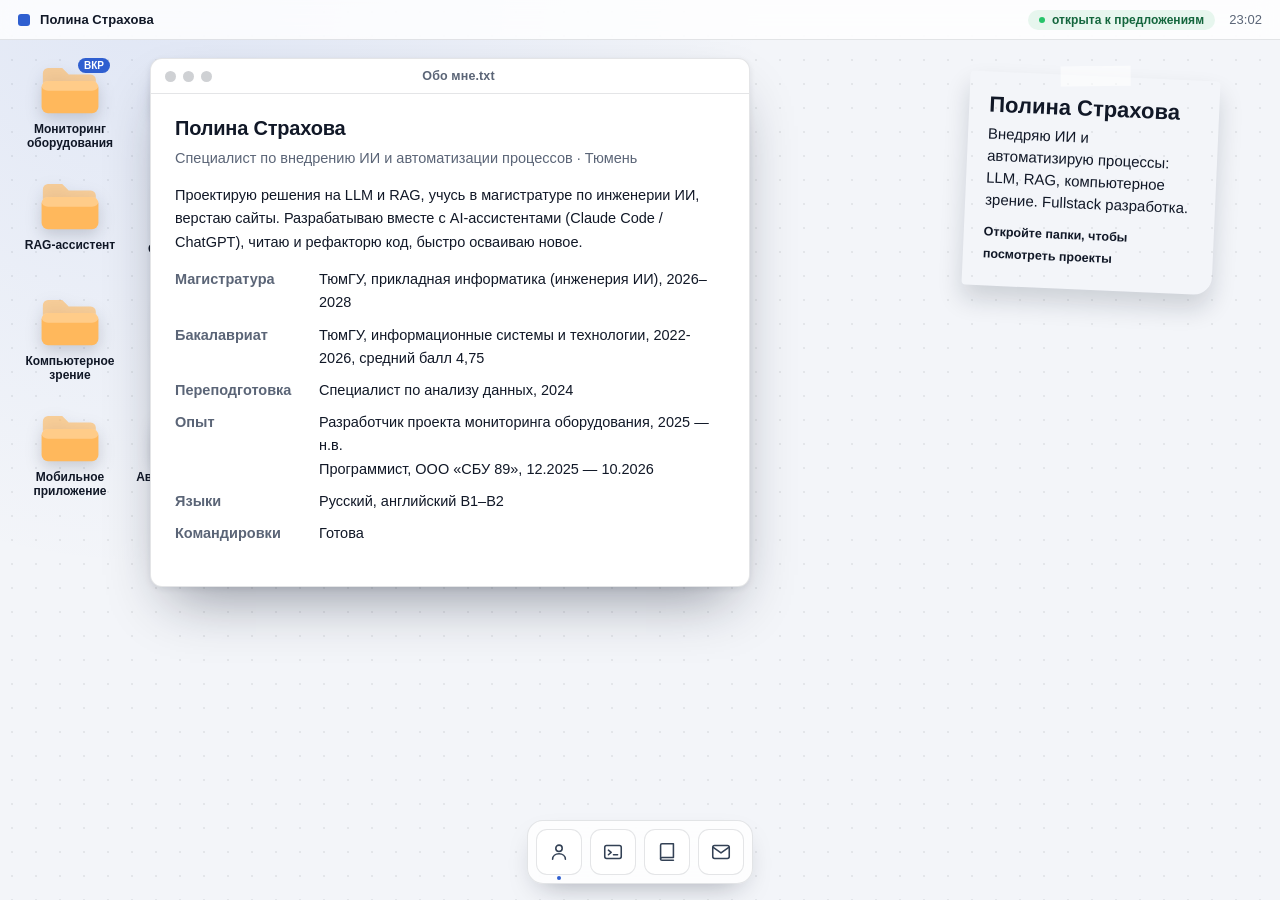
==== commit 7e5f085d: "Update pro.html" ====
--- a/pro.html
+++ b/pro.html
@@ -4,7 +4,7 @@
 <meta charset="utf-8">
 <meta name="viewport" content="width=device-width, initial-scale=1">
 <title>Полина Страхова — внедрение ИИ и автоматизации</title>
-<meta name="description" content="Портфолио Полины Страховой: LLM и RAG, компьютерное зрение, веб-разработка, автоматизация процессов. Тюмень, удалённо.">
+<meta name="description" content="Портфолио Полины Страховой: LLM и RAG, компьютерное зрение, веб-разработка, автоматизация процессов. Тюмень">
 <meta property="og:title" content="Полина Страхова — портфолио">
 <meta property="og:description" content="Внедрение ИИ и автоматизации: LLM, RAG, компьютерное зрение, веб.">
 <meta property="og:type" content="website">
@@ -42,8 +42,8 @@
 
   <aside class="ps-note" aria-label="О себе">
     <h2>Полина Страхова</h2>
-    <p>Внедряю ИИ и автоматизирую процессы: LLM, RAG, компьютерное зрение. Верстаю сайты.</p>
-    <small>Откройте папку, чтобы посмотреть проект</small>
+    <p>Внедряю ИИ и автоматизирую процессы: LLM, RAG, компьютерное зрение. Fullstack разработка.</p>
+    <small>Откройте папки, чтобы посмотреть проекты</small>
   </aside>
 
   <nav class="ps-desktop" aria-label="Проекты">
@@ -116,10 +116,10 @@
   </template>
 
   <template id="ps-t-cv" data-title="Компьютерное зрение" data-w="600">
-    <h3>Своя модель детекции на YOLO</h3>
+    <h3>Своя модель детекции на YOLO для заказчика X-Bio</h3>
     <p class="ps-lead">Командный проект: от разметки данных до онлайн-подсчёта объектов. Статья в РИНЦ и диплом I степени научной конференции (2025).</p>
     <div class="ps-shots"></div>
-    <h4>Что сделано</h4>
+    <h4>Что сделано (принимала участие в каждом этапе)</h4>
     <ul>
       <li>Вручную собрали датасеты: более 1000 изображений, разметка и анализ</li>
       <li>Обучили модели для детекции, классификации и сегментации</li>
@@ -195,7 +195,7 @@
   <template id="ps-t-about" data-title="Обо мне.txt" data-w="600">
     <figure class="ps-shot ps-avatar" data-src="" data-cap="Фото" data-avatar="1"></figure>
     <h3>Полина Страхова</h3>
-    <p class="ps-lead">Специалист по внедрению ИИ и автоматизации процессов · Тюмень · удалённо </p>
+    <p class="ps-lead">Специалист по внедрению ИИ и автоматизации процессов · Тюмень</p>
     <p>Проектирую решения на LLM и RAG, учусь в магистратуре по инженерии ИИ, верстаю сайты. Разрабатываю вместе с AI-ассистентами (Claude Code /  ChatGPT), читаю и рефакторю код, быстро осваиваю новое.</p>
     <dl class="ps-kv">
       <dt>Магистратура</dt><dd>ТюмГУ, прикладная информатика (инженерия ИИ), 2026–2028</dd>
@@ -217,7 +217,7 @@
       <p class="ps-tl"><u>Веб</u>HTML · CSS · JS · Tilda · Laravel · FastAPI · MySQL · REST API · Figma</p>
       <p class="ps-tl"><u>Инструменты</u>Claude Code · ChatGPT · DeepSeek · Kimi · Notion · Miro · Git</p>
       <p class="ps-tl"><b>$</b> status</p>
-      <p class="ps-tl ok">● открыта к предложениям · удалённо / гибрид · командировки ок</p>
+      <p class="ps-tl ok">● открыта к предложениям</p>
       <p class="ps-tl"><b>$</b> <span class="cur"></span></p>
     </div>
   </template>
@@ -232,8 +232,8 @@
     <h4>Награды и обучение</h4>
     <ul>
       <li>Диплом I степени научной конференции, проект по компьютерному зрению, 2025</li>
-      <li>Профессиональная переподготовка «Специалист по анализу данных», 432 ч, ТюмГУ, 2024</li>
-      <li>Повышение квалификации «Дизайн сайтов и мультимедийных лонгридов», 50 ч, ТюмГУ, 2023</li>
+      <li>Профессиональная переподготовка «Специалист по анализу данных», ТюмГУ, 2024</li>
+      <li>Повышение квалификации «Дизайн сайтов и мультимедийных лонгридов», ТюмГУ, 2023</li>
     </ul>
     <div class="ps-shots">
       <figure class="ps-shot" data-src="" data-cap="Диплом конференции"></figure>
@@ -450,4 +450,4 @@
 })();
 </script>
 </body>
-</html>+</html>
--- a/css/pro.css
+++ b/css/pro.css
@@ -51,23 +51,25 @@
 .ps-pill:before{content:"";width:6px;height:6px;border-radius:50%;background:#26c46a}
 
 /* ---------- иконки рабочего стола ---------- */
-.ps-desktop{position:absolute;inset:0;z-index:1;padding:62px 18px 96px;display:grid;grid-auto-flow:column;
-  grid-template-rows:repeat(4,minmax(0,108px));grid-auto-columns:108px;gap:4px 6px;align-content:start;justify-content:start}
-.ps-icon{position:relative;display:flex;flex-direction:column;align-items:center;gap:7px;background:none;border:1px solid transparent;padding:8px 4px;border-radius:10px;
-  color:var(--ink);text-align:center;transition:background .15s,border-color .15s}
-.ps-icon:hover,.ps-icon:focus-visible{background:var(--accent-soft);border-color:var(--line);outline:none}
-.ps-icon svg{width:58px;height:48px;color:var(--folder);filter:drop-shadow(0 4px 6px rgba(var(--shadow),.14))}
-.ps-icon.ps-file svg{width:42px;height:52px;color:var(--file-ink)}
-.ps-icon span{font-size:12px;line-height:1.25;font-weight:600}
-.ps-badge{position:absolute;top:3px;right:14px;font-style:normal;font-size:9.5px;font-weight:700;letter-spacing:.04em;text-transform:uppercase;color:#fff;background:var(--accent);padding:2px 6px;border-radius:5px}
-.ps-badge.soon{background:var(--ink);color:var(--bg)}
+.ps-desktop{position:absolute;inset:0;z-index:1;padding:56px 18px 96px;display:grid;grid-auto-flow:column;
+  grid-template-rows:repeat(4,minmax(0,110px));grid-auto-columns:104px;gap:6px 8px;align-content:start;justify-content:start}
+.ps-icon{position:relative;display:flex;flex-direction:column;align-items:center;gap:6px;background:none;border:0;padding:8px 4px;border-radius:12px;
+  color:var(--ink);text-align:center;transition:background .15s,transform .15s}
+.ps-icon:hover,.ps-icon:focus-visible{background:var(--bar);outline:none;transform:translateY(-2px)}
+.ps-icon svg{width:62px;height:52px;color:var(--c,#ffb85c);filter:drop-shadow(0 6px 8px rgba(var(--shadow),.18))}
+.ps-icon.ps-file svg{width:46px;height:56px}
+.ps-icon span{font-size:12px;line-height:1.2;font-weight:600}
+.ps-badge{position:absolute;top:2px;right:12px;font-style:normal;font-size:10px;font-weight:700;color:#fff;background:var(--coral);padding:2px 6px;border-radius:99px}
+.ps-badge.soon{background:var(--violet)}
+.ps-root[data-theme="night"] .ps-badge.soon{color:#15121f}
 
 /* ---------- карточка-визитка ---------- */
-.ps-note{position:absolute;right:4vw;top:70px;z-index:1;width:290px;padding:22px 22px 20px;background:var(--card);color:var(--ink);
-  border:1px solid var(--line);border-top:3px solid var(--accent);border-radius:12px;box-shadow:0 16px 36px -18px rgba(var(--shadow),.35);font-size:14.5px;line-height:1.5}
-.ps-note h2{margin:0 0 8px;font-size:20px;line-height:1.2;font-weight:650;letter-spacing:-.01em}
-.ps-note p{margin:0 0 12px;color:var(--mute)}
-.ps-note small{color:var(--accent-ink);font-weight:600}
+.ps-note{position:absolute;right:5vw;top:76px;z-index:1;width:250px;padding:20px 20px 22px;background:var(--note);color:var(--note-ink);transform:rotate(2.5deg);
+  box-shadow:0 14px 24px rgba(var(--shadow),.16);border-radius:4px 4px 18px 4px;font-size:15px;line-height:1.45}
+.ps-note:before{content:"";position:absolute;left:50%;top:-10px;width:70px;height:20px;transform:translateX(-50%) rotate(-3deg);background:rgba(255,255,255,.6)}
+.ps-note h2{margin:0 0 6px;font-size:22px;line-height:1.15}
+.ps-note p{margin:0 0 10px}
+.ps-note small{color:var(--note-small);font-weight:600}
 
 /* ---------- окна ---------- */
 .ps-windows{position:absolute;inset:0;z-index:20;pointer-events:none}
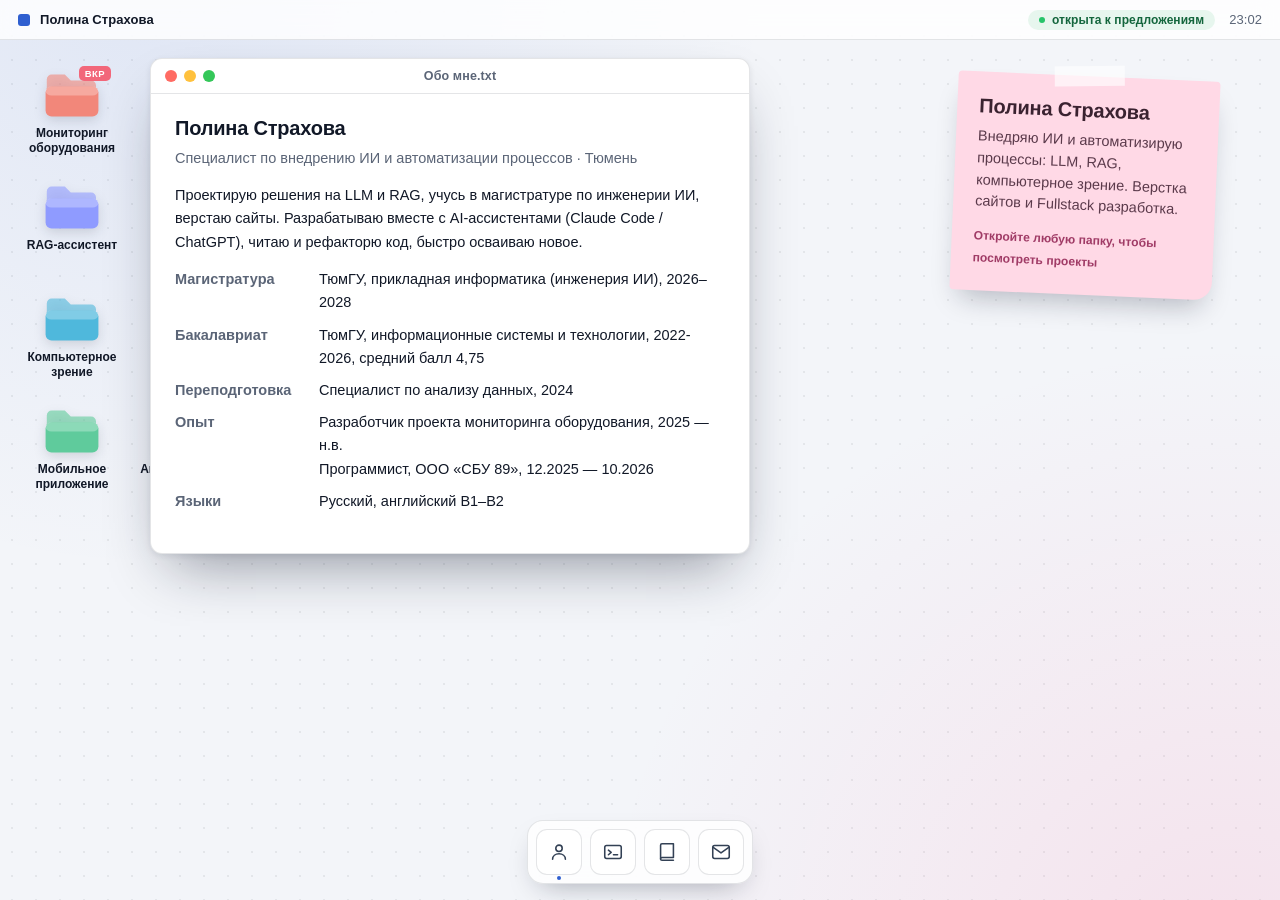
==== commit 516f1214: "Update text and structure in pro.html" ====
--- a/pro.html
+++ b/pro.html
@@ -40,10 +40,10 @@
     </div>
   </header>
 
-  <aside class="ps-note" aria-label="О себе">
+  <aside class="ps-note" aria-label="Приветствие">
     <h2>Полина Страхова</h2>
-    <p>Внедряю ИИ и автоматизирую процессы: LLM, RAG, компьютерное зрение. Fullstack разработка.</p>
-    <small>Откройте папки, чтобы посмотреть проекты</small>
+    <p>Внедряю ИИ и автоматизирую процессы: LLM, RAG, компьютерное зрение. Верстка сайтов и Fullstack разработка.</p>
+    <small>Откройте любую папку, чтобы посмотреть проекты</small>
   </aside>
 
   <nav class="ps-desktop" aria-label="Проекты">
@@ -57,6 +57,8 @@
     <button class="ps-icon" data-open="auto"><svg viewBox="0 0 96 80"><use href="#ps-folder"/></svg><span>Автоматизация</span></button>
   </nav>
 
+  <div class="ps-portrait" id="psPortrait" aria-hidden="true"><img id="psPortraitImg" alt=""></div>
+
   <div class="ps-windows" id="psWindows"></div>
 
   <div class="ps-dock" role="toolbar" aria-label="Док">
@@ -116,10 +118,10 @@
   </template>
 
   <template id="ps-t-cv" data-title="Компьютерное зрение" data-w="600">
-    <h3>Своя модель детекции на YOLO для заказчика X-Bio</h3>
+    <h3>Своя модель детекции на YOLO для заказчика X-BIO</h3>
     <p class="ps-lead">Командный проект: от разметки данных до онлайн-подсчёта объектов. Статья в РИНЦ и диплом I степени научной конференции (2025).</p>
     <div class="ps-shots"></div>
-    <h4>Что сделано (принимала участие в каждом этапе)</h4>
+    <h4>Что сделано (участвовала на каждом этапе)</h4>
     <ul>
       <li>Вручную собрали датасеты: более 1000 изображений, разметка и анализ</li>
       <li>Обучили модели для детекции, классификации и сегментации</li>
@@ -156,7 +158,7 @@
       <li>REST API на Laravel, проектирование БД в MySQL, тестирование в Postman</li>
       <li>Веб-платформа мониторинга с ролями, графиками и выгрузкой отчётов (проект на github без публичного доступа)</li>
     </ul>
-    <p class="ps-nda"> Данная страница портфолио - также мой личный проект</p>
+    <p class="ps-nda"> Данная страница портфолио - также мой личный проект.</p>
     <div class="ps-tags"><span class="ps-tag">Tilda</span><span class="ps-tag">HTML / CSS / JS</span><span class="ps-tag">Laravel</span><span class="ps-tag">FastAPI</span><span class="ps-tag">MySQL</span><span class="ps-tag">Figma</span></div>
     </template>
   
@@ -203,7 +205,6 @@
       <dt>Переподготовка</dt><dd>Специалист по анализу данных, 2024</dd>
       <dt>Опыт</dt><dd>Разработчик проекта мониторинга оборудования, 2025 — н.в.<br>Программист, ООО «СБУ 89», 12.2025 — 10.2026</dd>
       <dt>Языки</dt><dd>Русский, английский B1–B2</dd>
-      <dt>Командировки</dt><dd>Готова</dd>
     </dl>
   </template>
 
@@ -248,7 +249,7 @@
       <dt>Почта</dt><dd><a href="mailto:pstrakhova@gmail.com">pstrakhova@gmail.com</a></dd>
       <dt>Телефон</dt><dd><a href="https://wa.me/79222636346" target="_blank" rel="noopener">+7 922 263-63-46</a></dd>
       <dt>GitHub</dt><dd><a href="https://github.com/ps-strakhova" target="_blank" rel="noopener">ps-strakhova</a></dd>
-      <dt>Город</dt><dd>Тюмень · удалённо, гибрид, командировки</dd>
+      <dt>Город</dt><dd>Тюмень</dd>
     </dl>
     <div class="ps-btns"><a class="ps-btn" href="https://t.me/ps_strakhova" target="_blank" rel="noopener">Написать в Telegram</a><a class="ps-btn alt" href="mailto:pstrakhova@gmail.com">Написать на почту</a></div>
   </template>
@@ -259,6 +260,7 @@
   /* ============ НАСТРОЙКИ ============ */
   var PS_CONFIG={
     showEmpty:false,           // true: показать пустые рамки-заглушки, чтобы увидеть, где будут фото
+    portrait:'assets/photo/portrait.png',   // ваше фото: PNG с прозрачным фоном (вырез по контуру). Пусто или нет файла — блок скрыт
 
     /* ФОТО, СКРИНШОТЫ И ВИДЕО 
       файлы в папке assets/. Ключ = окно, в котором показать:
@@ -286,7 +288,7 @@
       ],
       cv:[
         {src:'assets/cv/CV1.png', cap:'Детекция и подсчёт'},
-        {youtube:'Q2gAJn_pdGg', cap:'Видео: подсчёт объектов', phone:true},
+        {video:'assets/video/processed_result.mp4', cap:'Демонстрация работы модуля фильтрации и подсчёта объектов', phone:false},
       ],
       app:[
         {src:'assets/app/App1.png', cap:'Главный экран', phone:true},
@@ -446,6 +448,12 @@
     if(top){ wins[top].remove(); delete wins[top]; mark(top,false); }
   });
 
+  var pt=document.getElementById('psPortraitImg');
+  if(pt){
+    if(PS_CONFIG.portrait){ pt.onerror=function(){ pt.parentNode.style.display='none'; }; pt.src=PS_CONFIG.portrait; }
+    else pt.parentNode.style.display='none';
+  }
+
   if(window.innerWidth>=900) setTimeout(function(){openWin('about')},500);
 })();
 </script>
--- a/css/pro.css
+++ b/css/pro.css
@@ -19,8 +19,8 @@
   position:relative;width:100%;height:100vh;height:100svh;min-height:600px;overflow:hidden;
   font-family:-apple-system,BlinkMacSystemFont,"Segoe UI",Roboto,"Helvetica Neue",Arial,sans-serif;color:var(--ink);
   background-color:var(--bg);
-  background-image:radial-gradient(circle at 12% -5%,var(--accent-soft),transparent 42%),radial-gradient(var(--dot) 1px,transparent 1px);
-  background-size:auto,24px 24px;
+  background-image:radial-gradient(circle at 12% -5%,var(--accent-soft),transparent 42%),radial-gradient(circle at 96% 108%,rgba(255,107,157,.14),transparent 40%),radial-gradient(var(--dot) 1px,transparent 1px);
+  background-size:auto,auto,24px 24px;
   -webkit-font-smoothing:antialiased;box-sizing:border-box}
 @media (prefers-color-scheme:dark){
   .ps-root{--ink:#e8edf6;--mute:#98a3b6;--accent:#7ea2ff;--accent-soft:rgba(126,162,255,.14);--accent-ink:#b5c8ff;
@@ -51,25 +51,32 @@
 .ps-pill:before{content:"";width:6px;height:6px;border-radius:50%;background:#26c46a}
 
 /* ---------- иконки рабочего стола ---------- */
-.ps-desktop{position:absolute;inset:0;z-index:1;padding:56px 18px 96px;display:grid;grid-auto-flow:column;
-  grid-template-rows:repeat(4,minmax(0,110px));grid-auto-columns:104px;gap:6px 8px;align-content:start;justify-content:start}
-.ps-icon{position:relative;display:flex;flex-direction:column;align-items:center;gap:6px;background:none;border:0;padding:8px 4px;border-radius:12px;
-  color:var(--ink);text-align:center;transition:background .15s,transform .15s}
-.ps-icon:hover,.ps-icon:focus-visible{background:var(--bar);outline:none;transform:translateY(-2px)}
-.ps-icon svg{width:62px;height:52px;color:var(--c,#ffb85c);filter:drop-shadow(0 6px 8px rgba(var(--shadow),.18))}
-.ps-icon.ps-file svg{width:46px;height:56px}
-.ps-icon span{font-size:12px;line-height:1.2;font-weight:600}
-.ps-badge{position:absolute;top:2px;right:12px;font-style:normal;font-size:10px;font-weight:700;color:#fff;background:var(--coral);padding:2px 6px;border-radius:99px}
-.ps-badge.soon{background:var(--violet)}
-.ps-root[data-theme="night"] .ps-badge.soon{color:#15121f}
-
-/* ---------- карточка-визитка ---------- */
-.ps-note{position:absolute;right:5vw;top:76px;z-index:1;width:250px;padding:20px 20px 22px;background:var(--note);color:var(--note-ink);transform:rotate(2.5deg);
-  box-shadow:0 14px 24px rgba(var(--shadow),.16);border-radius:4px 4px 18px 4px;font-size:15px;line-height:1.45}
-.ps-note:before{content:"";position:absolute;left:50%;top:-10px;width:70px;height:20px;transform:translateX(-50%) rotate(-3deg);background:rgba(255,255,255,.6)}
-.ps-note h2{margin:0 0 6px;font-size:22px;line-height:1.15}
-.ps-note p{margin:0 0 10px}
-.ps-note small{color:var(--note-small);font-weight:600}
+.ps-desktop{position:absolute;inset:0;z-index:1;padding:62px 18px 96px;display:grid;grid-auto-flow:column;
+  grid-template-rows:repeat(4,minmax(0,108px));grid-auto-columns:108px;gap:4px 6px;align-content:start;justify-content:start}
+.ps-icon{position:relative;display:flex;flex-direction:column;align-items:center;gap:7px;background:none;border:1px solid transparent;padding:8px 4px;border-radius:10px;
+  color:var(--ink);text-align:center;transition:background .15s,border-color .15s}
+.ps-icon:hover,.ps-icon:focus-visible{background:var(--accent-soft);border-color:var(--line);outline:none}
+.ps-icon svg{width:58px;height:48px;color:var(--c,var(--folder));filter:drop-shadow(0 4px 6px rgba(var(--shadow),.14))}
+.ps-icon.ps-file svg{width:42px;height:52px;color:var(--c,var(--file-ink))}
+.ps-icon[data-open="main"]{--c:#f2877a}
+.ps-icon[data-open="rag"]{--c:#8f9bff}
+.ps-icon[data-open="cv"]{--c:#4fb8dc}
+.ps-icon[data-open="app"]{--c:#5fcb9c}
+.ps-icon[data-open="web"]{--c:#f3bb6e}
+.ps-icon[data-open="auto"]{--c:#3fc4b2}
+.ps-icon[data-open="about"]{--c:#7b86f5}
+.ps-icon[data-open="contacts"]{--c:#f2877a}
+.ps-icon span{font-size:12px;line-height:1.25;font-weight:600}
+.ps-badge{position:absolute;top:3px;right:14px;font-style:normal;font-size:9.5px;font-weight:700;letter-spacing:.04em;text-transform:uppercase;color:#fff;background:#f2677a;padding:2px 6px;border-radius:5px}
+.ps-badge.soon{background:var(--ink);color:var(--bg)}
+
+/* ---------- стикер ---------- */
+.ps-note{position:absolute;right:5vw;top:76px;z-index:1;width:262px;padding:22px 22px 22px;background:#ffd9e6;color:#3a2230;transform:rotate(2.5deg);
+  box-shadow:0 16px 28px -10px rgba(var(--shadow),.28);border-radius:4px 4px 18px 4px;font-size:14.5px;line-height:1.5}
+.ps-note:before{content:"";position:absolute;left:50%;top:-10px;width:70px;height:20px;transform:translateX(-50%) rotate(-3deg);background:rgba(255,255,255,.65)}
+.ps-note h2{margin:0 0 8px;font-size:20px;line-height:1.2;font-weight:650;letter-spacing:-.01em;color:#3a2230}
+.ps-note p{margin:0 0 12px;color:#5b3a4b}
+.ps-note small{color:#a03b66;font-weight:600}
 
 /* ---------- окна ---------- */
 .ps-windows{position:absolute;inset:0;z-index:20;pointer-events:none}
@@ -79,10 +86,10 @@
 .ps-bar{display:flex;align-items:center;gap:10px;padding:10px 14px;cursor:grab;user-select:none;touch-action:none;border-bottom:1px solid var(--line)}
 .ps-bar:active{cursor:grabbing}
 .ps-dots{display:flex;gap:7px}
-.ps-dots i,.ps-dots button{width:11px;height:11px;border-radius:50%;border:0;padding:0;background:var(--ctl);display:block}
-.ps-dots button{position:relative}
-.ps-dots button:hover{background:#e5484d}
-.ps-dots i:last-child{background:var(--ctl)}
+.ps-dots i,.ps-dots button{width:12px;height:12px;border-radius:50%;border:0;padding:0;background:#ffc13d;display:block}
+.ps-dots button{position:relative;background:#ff6b63}
+.ps-dots button:hover:after{content:"×";position:absolute;inset:0;font-size:11px;line-height:12px;font-weight:700;color:#7a1d17}
+.ps-dots i:last-child{background:#34c759}
 .ps-ttl{flex:1;text-align:center;font-size:12.5px;font-weight:600;color:var(--mute);margin-right:40px;letter-spacing:.01em}
 .ps-body{padding:22px 24px 26px;overflow:auto;font-size:14.5px;line-height:1.6}
 .ps-body h3{margin:0 0 6px;font-size:20px;line-height:1.25;font-weight:650;letter-spacing:-.01em}
@@ -150,11 +157,17 @@
 .ps-lb .ps-lb-link{color:#fff;font-size:13px;font-weight:600;opacity:.85;border-bottom:1px solid rgba(255,255,255,.4)}
 .ps-lb button{position:absolute;right:16px;top:12px;width:38px;height:38px;border-radius:50%;border:0;background:rgba(255,255,255,.16);color:#fff;font-size:20px}
 
+/* портрет: ваше фото (PNG с прозрачным фоном) в правом нижнем углу */
+.ps-portrait{position:absolute;right:3vw;bottom:0;width:min(30vw,380px);z-index:2;pointer-events:none;animation:ps-rise .9s .2s cubic-bezier(.2,.8,.3,1) both}
+@keyframes ps-rise{from{opacity:0;transform:translateY(28px)}}
+.ps-portrait:before{content:"";position:absolute;left:50%;bottom:-14%;width:96%;aspect-ratio:1;transform:translateX(-50%);border-radius:50%;
+  background:linear-gradient(160deg,rgba(255,107,157,.30),rgba(47,95,208,.24));z-index:-1}
+.ps-portrait img{display:block;width:100%;height:auto;filter:drop-shadow(0 -4px 18px rgba(var(--shadow),.22))}
+
 /* терминал */
 .ps-win.ps-termwin{background:#0f1626;border-color:rgba(255,255,255,.1)}
 .ps-termwin .ps-bar{border-bottom-color:rgba(255,255,255,.1)}
 .ps-termwin .ps-ttl{color:#9aa7bd}
-.ps-termwin .ps-dots i,.ps-termwin .ps-dots button{background:rgba(255,255,255,.22)}
 .ps-term{font-family:ui-monospace,SFMono-Regular,Menlo,Consolas,monospace;font-size:13px;color:#dbe4f3}
 .ps-term p{margin:0 0 7px}
 .ps-term b{color:#7ea2ff}
@@ -182,7 +195,7 @@
 /* мобильная версия */
 @media (max-width:720px){
   .ps-root{min-height:560px}
-  .ps-note,.ps-pill{display:none}
+  .ps-note,.ps-pill,.ps-portrait{display:none}
   .ps-desktop{grid-auto-flow:row;grid-template-rows:none;grid-template-columns:repeat(3,1fr);grid-auto-columns:auto;gap:4px;padding:54px 10px 96px}
   .ps-win{left:8px!important;right:8px!important;top:50px!important;width:auto!important;max-height:calc(100% - 140px)}
   .ps-bar{cursor:default}
@@ -191,6 +204,6 @@
   .ps-dock button{width:42px;height:42px}
 }
 @media (prefers-reduced-motion:reduce){
-  .ps-win{animation:none}
+  .ps-win,.ps-portrait{animation:none}
   .ps-tl{opacity:1;transform:none;transition:none}
 }
